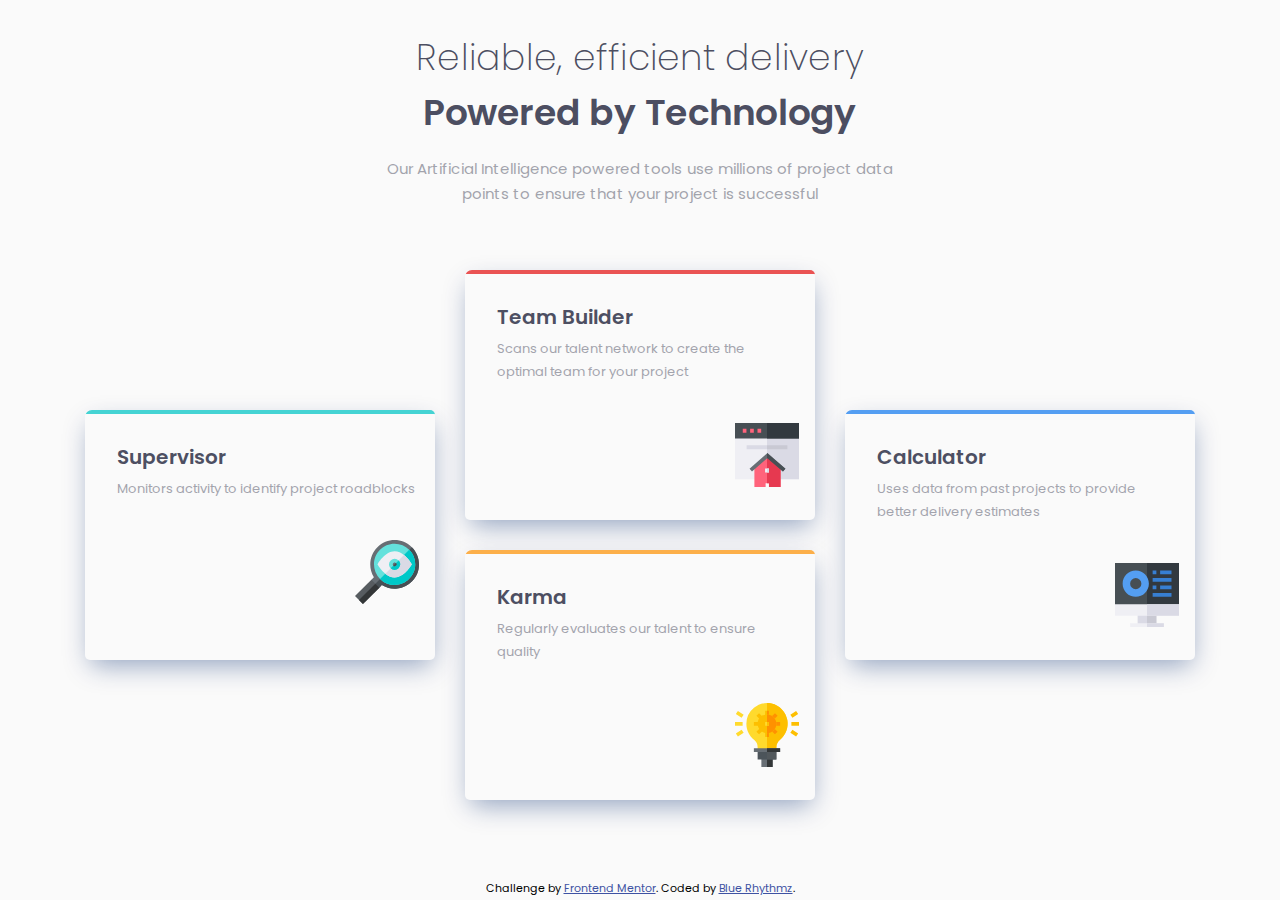
==== index.html @ 15840731 "margin fix" ====
<!DOCTYPE html>
<html lang="en">
<head>
  <meta charset="UTF-8">
  <meta name="viewport" content="width=device-width, initial-scale=1.0"> <!-- displays site properly based on user's device -->

  <link rel="icon" type="image/png" sizes="32x32" href="./images/favicon-32x32.png">
  <link rel="stylesheet" href="style.css">
  <title>Frontend Mentor | Four card feature section</title>

  <!-- Feel free to remove these styles or customise in your own stylesheet 👍 -->
  <style>
    .attribution { font-size: 11px; text-align: center;}
    .attribution a { color: hsl(228, 45%, 44%); }
  </style>
</head>
<body>
  <main class="four-card-container">
    <header>
      <h1 class="reliable">Reliable, efficient delivery</h1>
      <h1 class="powered">Powered by Technology</h1>
      <p>Our Artificial Intelligence powered tools use millions of project data points 
        to ensure that your project is successful</p>
    </header>

    <section class="four-card-grid-container">
      <div class="four-card-supervisor">
        <div class="four-card-supervisor-hider"></div>
        <div class="four-card-supervisor-flexbox">
          <div class="four-card-supervisor-text">
            <h1>Supervisor</h1>
            <p>Monitors activity to identify project roadblocks</p>
          </div>
          <div class="four-card-supervisor-image-box">
            <img class="four-card-supervisor-image" src="/images/icon-supervisor.svg" alt="">
          </div>
        </div>
      </div>
      
      <div class="four-card-team">
        <div class="four-card-team-hider"></div>
        <div class="four-card-team-flexbox">
          <div class="four-card-team-text">
            <h1>Team Builder</h1>
            <p>Scans our talent network to create the optimal team for your project</p>
          </div>
          <div class="four-card-team-image-box">
            <img class="four-card-team-image" src="/images/icon-team-builder.svg" alt="">
          </div>
        </div>
      </div>

      <div class="four-card-karma">
        <div class="four-card-karma-hider"></div>
        <div class="four-card-karma-flexbox">
          <div class="four-card-karma-text">
            <h1>Karma</h1>
            <p>Regularly evaluates our talent to ensure quality</p>
          </div>
          <div class="four-card-karma-image-box">
            <img class="four-card-karma-image" src="/images/icon-karma.svg" alt="">
          </div>
        </div>
      </div>

      <div class="four-card-calculator">
        <div class="four-card-calculator-hider"></div>
        <div class="four-card-calculator-flexbox">
          <div class="four-card-calculator-text">
            <h1>Calculator</h1>
            <p>Uses data from past projects to provide better delivery estimates</p>
          </div>
          <div class="four-card-calculator-image-box">
            <img class="four-card-calculator-image" src="/images/icon-calculator.svg" alt="">
          </div>
        </div>
      </div>
    </section>
  </main>
  
  
  

  
  <footer>
    <p class="attribution">
      Challenge by <a href="https://www.frontendmentor.io?ref=challenge" target="_blank">Frontend Mentor</a>. 
      Coded by <a href="#">Blue Rhythmz</a>.
    </p>
  </footer>
</body>
</html>
---- style.css ----
@import url('https://fonts.googleapis.com/css2?family=Poppins:wght@200;400;600&display=swap');
* {
    box-sizing: border-box;
    margin: 0;
    padding: 0;
}

html {
    font-size: 62.5%;
    font-family: 'Poppins', sans-serif;
}

body {
    height: 100vh;
    width: 100vw;
    margin: 0 auto;
    display: flex;
    justify-content: center;
    align-items: center;
    flex-direction: column;
    background-color: hsl(0, 0%, 98%);
}

.four-card-container {
    width: 144rem;
    height: 92.2rem;
}

/* Header Styles */

header {
    display: flex;
    justify-content: center;
    align-items: center;
    flex-direction: column;
    width: 54rem;
    margin: 0 auto;
    margin-top: 5rem;
    text-align: center;
    color: hsl(234, 12%, 34%);
}

/* Header Styles - h1 */

header h1 {
    font-weight: 200;
    font-size: 3.6rem;
    letter-spacing: .025rem;
}

.powered {
    font-weight: 600;
}

/* Header Styles - p */

header p {
    font-size: 1.5rem;
    letter-spacing: .01rem;
    opacity: 0.5;
    line-height: 2.5rem;
    margin: 0 1rem;
    margin-top: 1.6rem;
}

/* Card Styles Container */

.four-card-grid-container {
    display: grid;
    grid-template-columns: repeat(4, 2fr);
    grid-auto-rows: 1fr;
    gap: 3rem;
    justify-items: center;
    align-content: center;
    height: 53rem;
    width: 111rem;
    margin: 0 auto;
    margin-top: 6.4rem;
    margin-bottom: 8rem;
}

/* Card Styles Supervisor */

.four-card-supervisor {
    height: 25rem;
    width: 35rem;
    grid-column: 1 / 1;
    grid-row: 2 / 4;
    border-radius: 5px;
    box-shadow: 1px 10px 25px -5px rgba(0, 40, 110, 0.418);
    display: flex;
    justify-content: center;
    align-items: center;
    position: relative;
    overflow: hidden;
}

/* Card Styles Supervisor - colored border */

.four-card-supervisor::before {
    content: "";
    display: block;
    height: 25px;
    width: 101%;
    position: absolute;
    top: 0;
    left: 0;
    background-color: hsl(180, 62%, 55%);
    border-radius: 7px;
}

.four-card-supervisor-hider {
    position: absolute;
    top: 1.5%;
    left: 0;
    width: 100%;
    height: 2.3rem;
    background-color: rgb(250, 250, 250);
}

/* Card Styles Supervisor - inner content */

.four-card-supervisor-flexbox {
    display: flex;
    flex-direction: column;
    align-items: center;
    width: 100%;
    height: 100%;
}

/* Card Styles Supervisor - inner content - text */

.four-card-supervisor-text {
    display: flex;
    flex-direction: column;
    justify-content: center;
    align-items: flex-start;
    margin-top: 3.2rem;
    margin-left: 3.2rem;
}

.four-card-supervisor-text h1 {
    font-size: 2rem;
    font-weight: 600;
    line-height: 3rem;
    color: #4D4F62;
}

.four-card-supervisor-text p {
    font-size: 1.3rem;
    line-height: 2.3rem;
    opacity: 0.5;
    margin-right: 2rem;
    margin-top: .5rem;
    color: #4D4F62;
}

/* Card Styles Supervisor - inner content - image */

.four-card-supervisor-image-box {
    display: flex;
    align-items: flex-end;
    justify-content: flex-end;
    width: 100%;
    margin-right: 3.2rem;
    margin-top: 4rem;
}

/* Card Styles Team  */

.four-card-team {
    height: 25rem;
    width: 35rem;
    grid-column: 2 / 3;
    grid-row: 1 / 3;
    border-radius: 5px;
    box-shadow: 1px 10px 25px -5px rgba(0, 40, 110, 0.418);
    display: flex;
    justify-content: center;
    align-items: center;
    position: relative;
    overflow: hidden;
}

/* Card Styles Team - colored border */

.four-card-team::before {
    content: "";
    display: block;
    height: 25px;
    width: 101%;
    position: absolute;
    top: 0;
    left: 0;
    background-color: hsl(0, 78%, 62%);
    border-radius: 7px;
}

.four-card-team-hider {
    position: absolute;
    top: 1.5%;
    left: 0;
    width: 100%;
    height: 2.3rem;
    background-color: rgb(250, 250, 250);
}

/* Card Styles Team - inner content */

.four-card-team-flexbox {
    display: flex;
    flex-direction: column;
    align-items: center;
    width: 100%;
    height: 100%;
}

/* Card Styles Team - inner content - text */

.four-card-team-text {
    display: flex;
    flex-direction: column;
    justify-content: center;
    align-items: flex-start;
    margin-top: 3.2rem;
    margin-left: 3.2rem;
}

.four-card-team-text h1 {
    font-size: 2rem;
    font-weight: 600;
    line-height: 3rem;
    color: #4D4F62;
}

.four-card-team-text p {
    font-size: 1.3rem;
    line-height: 2.3rem;
    opacity: 0.5;
    margin-right: 2rem;
    margin-top: .5rem;
    color: #4D4F62;
}

/* Card Styles Team - inner content - image */

.four-card-team-image-box {
    display: flex;
    align-items: flex-end;
    justify-content: flex-end;
    width: 100%;
    margin-right: 3.2rem;
    margin-top: 4rem;
}

/* Card Styles Karma  */

.four-card-karma {
    height: 25rem;
    width: 35rem;
    grid-column: 2 / 3;
    grid-row: 3 / 5;
    border-radius: 5px;
    box-shadow: 1px 10px 25px -5px rgba(0, 40, 110, 0.418);
    display: flex;
    justify-content: center;
    align-items: center;
    position: relative;
    overflow: hidden;
}

/* Card Styles Karma - colored border */

.four-card-karma::before {
    content: "";
    display: block;
    height: 25px;
    width: 101%;
    position: absolute;
    top: 0;
    left: 0;
    background-color: hsl(34, 97%, 64%);
    border-radius: 7px;
}

.four-card-karma-hider {
    position: absolute;
    top: 1.5%;
    left: 0;
    width: 100%;
    height: 2.3rem;
    background-color: rgb(250, 250, 250);
}

/* Card Styles Karma - inner content */

.four-card-karma-flexbox {
    display: flex;
    flex-direction: column;
    align-items: center;
    width: 100%;
    height: 100%;
}

/* Card Styles Karma - inner content - text */

.four-card-karma-text {
    display: flex;
    flex-direction: column;
    justify-content: center;
    align-items: flex-start;
    margin-top: 3.2rem;
    margin-left: 3.2rem;
}

.four-card-karma-text h1 {
    font-size: 2rem;
    font-weight: 600;
    line-height: 3rem;
    color: #4D4F62;
}

.four-card-karma-text p {
    font-size: 1.3rem;
    line-height: 2.3rem;
    opacity: 0.5;
    margin-right: 2rem;
    margin-top: .5rem;
    color: #4D4F62;
}

/* Card Styles Karma - inner content - image */

.four-card-karma-image-box {
    display: flex;
    align-items: flex-end;
    justify-content: flex-end;
    width: 100%;
    margin-right: 3.2rem;
    margin-top: 4rem;
}

/* Card Styles Calculator */

.four-card-calculator {
    height: 25rem;
    width: 35rem;
    grid-column: 3 / 4;
    grid-row: 2 / 4;
    border-radius: 5px;
    box-shadow: 1px 10px 25px -5px rgba(0, 40, 110, 0.418);
    display: flex;
    justify-content: center;
    align-items: center;
    position: relative;
    overflow: hidden;
}

/* Card Styles Calculator - colored border */

.four-card-calculator::before {
    content: "";
    display: block;
    height: 25px;
    width: 101%;
    position: absolute;
    top: 0;
    left: 0;
    background-color: hsl(212, 86%, 64%);
    border-radius: 7px;
}

.four-card-calculator-hider {
    position: absolute;
    top: 1.5%;
    left: 0;
    width: 100%;
    height: 2.3rem;
    background-color: rgb(250, 250, 250);
}

/* Card Styles Calculator - inner content */

.four-card-calculator-flexbox {
    display: flex;
    flex-direction: column;
    align-items: center;
    width: 100%;
    height: 100%;
}

/* Card Styles Calculator - inner content - text */

.four-card-calculator-text {
    display: flex;
    flex-direction: column;
    justify-content: center;
    align-items: flex-start;
    margin-top: 3.2rem;
    margin-left: 3.2rem;
}

.four-card-calculator-text h1 {
    font-size: 2rem;
    font-weight: 600;
    line-height: 3rem;
    color: #4D4F62;
}

.four-card-calculator-text p {
    font-size: 1.3rem;
    line-height: 2.3rem;
    opacity: 0.5;
    margin-right: 2rem;
    margin-top: .5rem;
    color: #4D4F62;
}

/* Card Styles Calculator - inner content - image */

.four-card-calculator-image-box {
    display: flex;
    align-items: flex-end;
    justify-content: flex-end;
    width: 100%;
    margin-right: 3.2rem;
    margin-top: 4rem;
}

/* Slightly Smaller Screens Styles */

@media (max-width: 1312px) {
    body {
        height: 100%;
        width: 100vw;
        margin: 0 auto;
        display: flex;
        justify-content: center;
        align-items: center;
        flex-direction: column;
        background-color: hsl(0, 0%, 98%);
    }

    .four-card-container {
        width: 100%;
        height: 100%;
    }

    /* Smaller Screen Header Styles */

    header {
        display: flex;
        justify-content: center;
        align-items: center;
        flex-direction: column;
        width: 54rem;
        margin: 0 auto;
        margin-top: 3rem;
        text-align: center;
        color: hsl(234, 12%, 34%);
    }

    /* Smaller Screen Card Styles */

    .four-card-grid-container {
        display: grid;
        grid-template-columns: repeat(4, 2fr);
        grid-auto-rows: 1fr;
        gap: 3rem;
        justify-items: center;
        align-content: center;
        height: 53rem;
        width: 111rem;
        margin: 0 auto;
        margin-top: 6.4rem;
        margin-bottom: 8rem;
    }

    .four-card-supervisor {
        height: 25rem;
        width: 35rem;
        grid-column: 1 / 1;
        grid-row: 2 / 4;
        border-radius: 5px;
        box-shadow: 1px 10px 25px -5px rgba(0, 40, 110, 0.418);
        display: flex;
        justify-content: center;
        align-items: center;
        position: relative;
        overflow: hidden;
    }

    .four-card-team {
        height: 25rem;
        width: 35rem;
        grid-column: 2 / 3;
        grid-row: 1 / 3;
        border-radius: 5px;
        box-shadow: 1px 10px 25px -5px rgba(0, 40, 110, 0.418);
        display: flex;
        justify-content: center;
        align-items: center;
        position: relative;
        overflow: hidden;
    }

    .four-card-karma {
        height: 25rem;
        width: 35rem;
        grid-column: 2 / 3;
        grid-row: 3 / 5;
        border-radius: 5px;
        box-shadow: 1px 10px 25px -5px rgba(0, 40, 110, 0.418);
        display: flex;
        justify-content: center;
        align-items: center;
        position: relative;
        overflow: hidden;
    }

    .four-card-calculator {
        height: 25rem;
        width: 35rem;
        grid-column: 3 / 4;
        grid-row: 2 / 4;
        border-radius: 5px;
        box-shadow: 1px 10px 25px -5px rgba(0, 40, 110, 0.418);
        display: flex;
        justify-content: center;
        align-items: center;
        position: relative;
        overflow: hidden;
    }
}

/* tablet styles */

@media (max-width: 992px) {
    body {
        height: 100vh;
        width: 100vw;
        margin: 0 auto;
        display: flex;
        justify-content: center;
        align-items: center;
        flex-direction: column;
        background-color: hsl(0, 0%, 98%);
    }

    .four-card-container {
        width: 100%;
        height: 92.2rem;
    }

    /* Tablet Header Styles */

    header {
        display: flex;
        justify-content: center;
        align-items: center;
        flex-direction: column;
        width: 54rem;
        margin: 0 auto;
        margin-top: 3rem;
        text-align: center;
        color: hsl(234, 12%, 34%);
    }

    /* Tablet Card Styles */

    .four-card-grid-container {
        display: grid;
        grid-template-columns: repeat(2, 2fr);
        grid-auto-rows: 1fr;
        gap: 3rem;
        justify-items: center;
        align-content: center;
        height: 53rem;
        width: 73rem;
        margin: 0 auto;
        margin-top: 10.4rem;
        margin-bottom: 8rem;
    }

    .four-card-supervisor {
        height: 25rem;
        width: 32rem;
        grid-column: 1 / 1;
        grid-row: 1 / 1;
        border-radius: 5px;
        box-shadow: 1px 10px 25px -5px rgba(0, 40, 110, 0.418);
        display: flex;
        justify-content: center;
        align-items: center;
        position: relative;
        overflow: hidden;
    }

    .four-card-team {
        height: 25rem;
        width: 32rem;
        grid-column: 2 / 2;
        grid-row: 1 / 1;
        border-radius: 5px;
        box-shadow: 1px 10px 25px -5px rgba(0, 40, 110, 0.418);
        display: flex;
        justify-content: center;
        align-items: center;
        position: relative;
        overflow: hidden;
    }

    .four-card-karma {
        height: 25rem;
        width: 32rem;
        grid-column: 1 / 1;
        grid-row: 2 / 5;
        border-radius: 5px;
        box-shadow: 1px 10px 25px -5px rgba(0, 40, 110, 0.418);
        display: flex;
        justify-content: center;
        align-items: center;
        position: relative;
        overflow: hidden;
    }

    .four-card-calculator {
        height: 25rem;
        width: 32rem;
        grid-column: 2 / 2;
        grid-row: 2 / 2;
        border-radius: 5px;
        box-shadow: 1px 10px 25px -5px rgba(0, 40, 110, 0.418);
        display: flex;
        justify-content: center;
        align-items: center;
        position: relative;
        overflow: hidden;
    }
}

/* Mobile Styles */

@media (max-width: 688px) {
    body {
        height: 145rem;
        width: 37.5rem;
        margin: 0 auto;
        display: flex;
        justify-content: center;
        align-items: center;
        flex-direction: column;
        background-color: hsl(0, 0%, 98%);
    }
    
    .four-card-container {
        width: 37.5rem;
        height: 145rem;
    }
    
    /* Mobile Header Styles */
    
    header {
        display: flex;
        justify-content: center;
        align-items: center;
        flex-direction: column;
        width: 31.1rem;
        margin: 0 auto;
        margin-top: 8.5rem;
        text-align: center;
        color: hsl(234, 12%, 34%);
    }
    
    /* Mobile Header Styles - h1 */
    
    header h1 {
        font-weight: 200;
        font-size: 2.4rem;
        letter-spacing: .017rem;
    }
    
    .powered {
        font-weight: 600;
    }
    
    /* Mobile Header Styles - p */
    
    header p {
        font-size: 1.5rem;
        letter-spacing: .01rem;
        opacity: 0.5;
        line-height: 2.5rem;
        margin: 0;
        margin-top: 1.6rem;
    }

    /* Mobile Card Styles */

    .four-card-grid-container {
        display: grid;
        grid-template-columns: 1;
        grid-auto-rows: 1fr;
        gap: 2.3rem;
        justify-items: center;
        align-content: center;
        height: 95rem;
        width: 31.1rem;
        margin: 0 auto;
        margin-top: 7.6rem;
        margin-bottom: 8rem;
    }

    .four-card-supervisor {
        height: 22.2rem;
        width: 31.1rem;
        grid-column: 1 / 1;
        grid-row: 1 / 1;
        margin-bottom: -2rem;
        border-radius: 5px;
        box-shadow: 1px 10px 25px -5px rgba(0, 40, 110, 0.418);
        display: flex;
        justify-content: center;
        align-items: center;
        position: relative;
        overflow: hidden;
    }

    .four-card-supervisor-image-box {
        display: flex;
        align-items: flex-end;
        justify-content: flex-end;
        width: 100%;
        margin-right: 5rem;
        margin-top: 2rem;
    }

    .four-card-team {
        height: 22.2rem;
        width: 31.1rem;
        grid-column: 1 / 1;
        grid-row: 3 / 3;
        border-radius: 5px;
        box-shadow: 1px 10px 25px -5px rgba(0, 40, 110, 0.418);
        display: flex;
        justify-content: center;
        align-items: center;
        position: relative;
        overflow: hidden;
    }

    .four-card-team-image-box {
        display: flex;
        align-items: flex-end;
        justify-content: flex-end;
        width: 100%;
        margin-right: 5rem;
        margin-top: 2rem;
    }

    .four-card-karma {
        height: 22.2rem;
        width: 31.1rem;
        grid-column: 1 / 1;
        grid-row: 5 / 5;
        margin-top: -2rem;
        border-radius: 5px;
        box-shadow: 1px 10px 25px -5px rgba(0, 40, 110, 0.418);
        display: flex;
        justify-content: center;
        align-items: center;
        position: relative;
        overflow: hidden;
    }

    .four-card-karma-text p {
        font-size: 1.3rem;
        line-height: 2.3rem;
        opacity: 0.5;
        margin-right: 3rem;
        margin-top: .5rem;
        color: #4D4F62;
    }

    .four-card-karma-image-box {
        display: flex;
        align-items: flex-end;
        justify-content: flex-end;
        width: 100%;
        margin-right: 5rem;
        margin-top: 2rem;
    }

    .four-card-calculator {
        height: 22.2rem;
        width: 31.1rem;
        grid-column: 1 / 1;
        grid-row: 7 / 7;
        margin-top: -2rem;
        border-radius: 5px;
        box-shadow: 1px 10px 25px -5px rgba(0, 40, 110, 0.418);
        display: flex;
        justify-content: center;
        align-items: center;
        position: relative;
        overflow: hidden;
    }

    .four-card-calculator-image-box {
        display: flex;
        align-items: flex-end;
        justify-content: flex-end;
        width: 100%;
        margin-right: 5rem;
        margin-top: 2rem;
    }
}
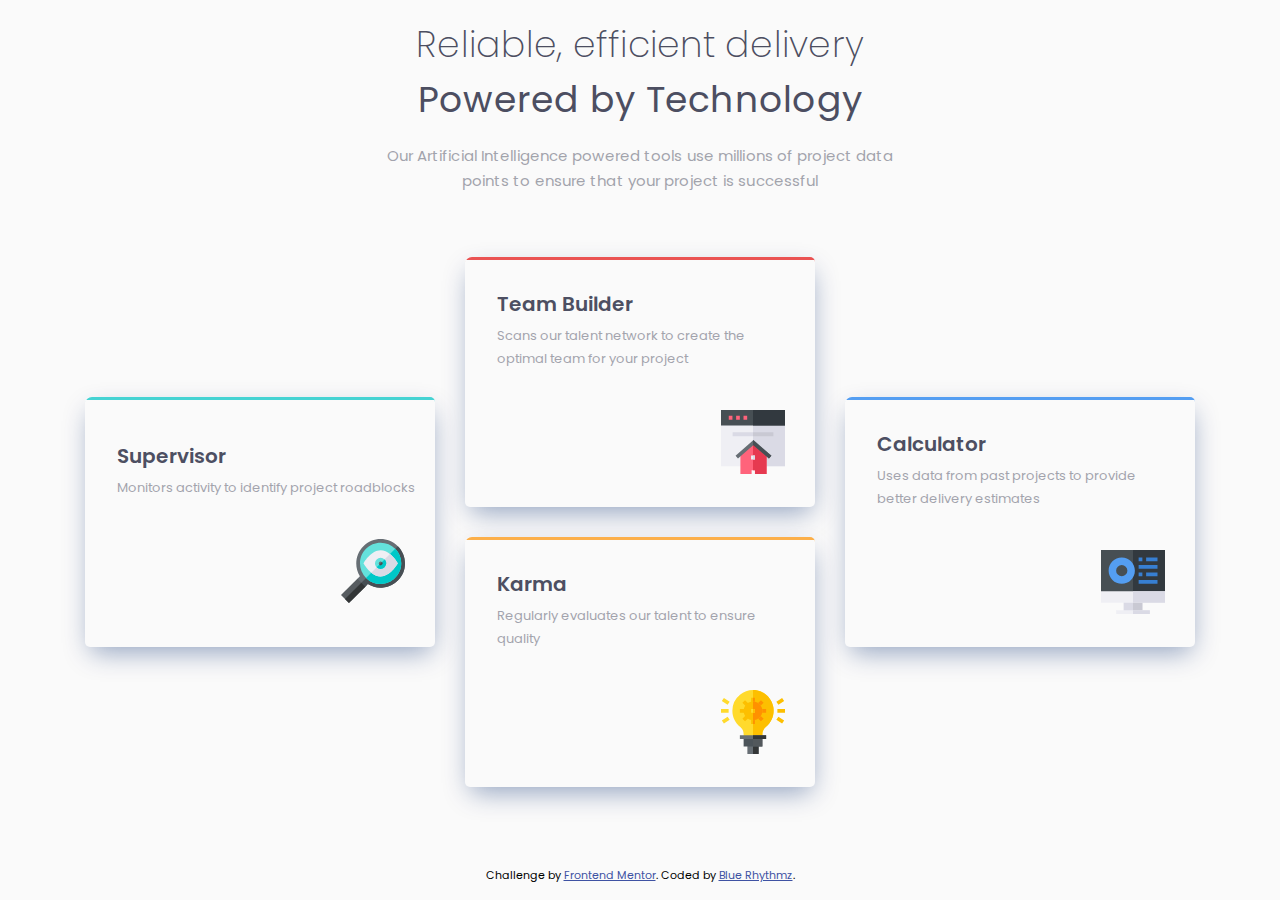
==== commit eddf9995: "cut HTML/CSS, BEM CSS, width/height improvements" ====
--- a/index.html
+++ b/index.html
@@ -15,72 +15,57 @@
   </style>
 </head>
 <body>
-  <main class="four-card-container">
-    <header>
-      <h1 class="reliable">Reliable, efficient delivery</h1>
-      <h1 class="powered">Powered by Technology</h1>
-      <p>Our Artificial Intelligence powered tools use millions of project data points 
-        to ensure that your project is successful</p>
-    </header>
+  
+  <header class="header">
+    <h1 class="header-primary">Reliable, efficient delivery <strong>Powered by Technology</strong></h1>
+    <p class="header-paragraph">Our Artificial Intelligence powered tools use millions of project data points to ensure that your project is successful</p>
+  </header>
 
-    <section class="four-card-grid-container">
-      <div class="four-card-supervisor">
-        <div class="four-card-supervisor-hider"></div>
-        <div class="four-card-supervisor-flexbox">
-          <div class="four-card-supervisor-text">
-            <h1>Supervisor</h1>
-            <p>Monitors activity to identify project roadblocks</p>
-          </div>
-          <div class="four-card-supervisor-image-box">
-            <img class="four-card-supervisor-image" src="/images/icon-supervisor.svg" alt="">
-          </div>
+  <main class="features-wrapper">
+      <div class="card card--supervisor">
+        <div class="card__border"></div>
+        <div class="card__text">
+          <h2 class="card__heading">Supervisor</h2>
+          <p class="card__paragraph">Monitors activity to identify project roadblocks</p>
+        </div>
+        <div class="card__image-box">
+          <img src="/images/icon-supervisor.svg" alt="">
         </div>
       </div>
       
-      <div class="four-card-team">
-        <div class="four-card-team-hider"></div>
-        <div class="four-card-team-flexbox">
-          <div class="four-card-team-text">
-            <h1>Team Builder</h1>
-            <p>Scans our talent network to create the optimal team for your project</p>
-          </div>
-          <div class="four-card-team-image-box">
-            <img class="four-card-team-image" src="/images/icon-team-builder.svg" alt="">
-          </div>
+      <div class="card card--team">
+        <div class="card__border"></div>
+        <div class="card__text">
+          <h2 class="card__heading">Team Builder</h2>
+          <p class="card__paragraph">Scans our talent network to create the optimal team for your project</p>
+        </div>
+        <div class="card__image-box">
+          <img src="/images/icon-team-builder.svg" alt="">
         </div>
       </div>
 
-      <div class="four-card-karma">
-        <div class="four-card-karma-hider"></div>
-        <div class="four-card-karma-flexbox">
-          <div class="four-card-karma-text">
-            <h1>Karma</h1>
-            <p>Regularly evaluates our talent to ensure quality</p>
-          </div>
-          <div class="four-card-karma-image-box">
-            <img class="four-card-karma-image" src="/images/icon-karma.svg" alt="">
-          </div>
+      <div class="card card--karma">
+        <div class="card__border"></div>
+        <div class="card__text">
+          <h2 class="card__heading">Karma</h2>
+          <p class="card__paragraph mobile-paragraph-margin">Regularly evaluates our talent to ensure quality</p>
+        </div>
+        <div class="card__image-box">
+          <img src="/images/icon-karma.svg" alt="">
         </div>
       </div>
 
-      <div class="four-card-calculator">
-        <div class="four-card-calculator-hider"></div>
-        <div class="four-card-calculator-flexbox">
-          <div class="four-card-calculator-text">
-            <h1>Calculator</h1>
-            <p>Uses data from past projects to provide better delivery estimates</p>
-          </div>
-          <div class="four-card-calculator-image-box">
-            <img class="four-card-calculator-image" src="/images/icon-calculator.svg" alt="">
-          </div>
+      <div class="card card--calculator">
+        <div class="card__border"></div>
+        <div class="card__text">
+          <h2 class="card__heading">Calculator</h2>
+          <p class="card__paragraph">Uses data from past projects to provide better delivery estimates</p>
+        </div>
+        <div class="card__image-box">
+          <img src="/images/icon-calculator.svg" alt="">
         </div>
       </div>
-    </section>
   </main>
-  
-  
-  
-
   
   <footer>
     <p class="attribution">
--- a/style.css
+++ b/style.css
@@ -10,51 +10,54 @@
     font-family: 'Poppins', sans-serif;
 }
 
-body {
-    height: 100vh;
-    width: 100vw;
-    margin: 0 auto;
+body, .header {
     display: flex;
     justify-content: center;
     align-items: center;
     flex-direction: column;
+    margin: 0 auto;
+}
+
+body {
+    min-height: 100vh;
+    max-width: 100vw;
     background-color: hsl(0, 0%, 98%);
 }
 
-.four-card-container {
-    width: 144rem;
-    height: 92.2rem;
+/* main container */
+
+.features-wrapper {
+    display: grid;
+    grid-template-columns: repeat(4, 2fr);
+    grid-auto-rows: 1fr;
+    gap: 3rem;
+    justify-items: center;
+    align-content: center;
+    max-width: 111rem;
+    margin: 0 auto;
+    margin-top: 6.4rem;
+    margin-bottom: 8rem;
 }
 
 /* Header Styles */
 
-header {
-    display: flex;
-    justify-content: center;
-    align-items: center;
-    flex-direction: column;
-    width: 54rem;
-    margin: 0 auto;
-    margin-top: 5rem;
+.header {
+    max-width: 54rem;
     text-align: center;
     color: hsl(234, 12%, 34%);
 }
 
 /* Header Styles - h1 */
 
-header h1 {
+.header-primary {
     font-weight: 200;
     font-size: 3.6rem;
     letter-spacing: .025rem;
 }
 
-.powered {
-    font-weight: 600;
-}
-
 /* Header Styles - p */
 
-header p {
+.header-paragraph {
     font-size: 1.5rem;
     letter-spacing: .01rem;
     opacity: 0.5;
@@ -63,424 +66,156 @@
     margin-top: 1.6rem;
 }
 
-/* Card Styles Container */
-
-.four-card-grid-container {
-    display: grid;
-    grid-template-columns: repeat(4, 2fr);
-    grid-auto-rows: 1fr;
-    gap: 3rem;
-    justify-items: center;
-    align-content: center;
-    height: 53rem;
-    width: 111rem;
-    margin: 0 auto;
-    margin-top: 6.4rem;
-    margin-bottom: 8rem;
-}
-
-/* Card Styles Supervisor */
-
-.four-card-supervisor {
-    height: 25rem;
-    width: 35rem;
+/* Card Grid Positions */
+
+.card--supervisor {
     grid-column: 1 / 1;
     grid-row: 2 / 4;
+}
+
+.card--team {
+    grid-column: 2 / 3;
+    grid-row: 1 / 3;
+}
+
+.card--karma {
+    grid-column: 2 / 3;
+    grid-row: 3 / 5;
+}
+
+.card--calculator {
+    grid-column: 3 / 4;
+    grid-row: 2 / 4;
+}
+
+/* card container */
+
+.card, .card__image-box, .card__text {
+    display: flex;
+}
+
+.card {
+    min-height: 25rem;
+    min-width: 35rem;
     border-radius: 5px;
     box-shadow: 1px 10px 25px -5px rgba(0, 40, 110, 0.418);
-    display: flex;
     justify-content: center;
     align-items: center;
+    flex-direction: column;
     position: relative;
     overflow: hidden;
 }
 
-/* Card Styles Supervisor - colored border */
-
-.four-card-supervisor::before {
+/* card top border */
+
+.card::before{
     content: "";
     display: block;
-    height: 25px;
-    width: 101%;
+    min-height: 25px;
+    min-width: 101%;
     position: absolute;
     top: 0;
     left: 0;
-    background-color: hsl(180, 62%, 55%);
     border-radius: 7px;
 }
 
-.four-card-supervisor-hider {
+.card__border {
     position: absolute;
     top: 1.5%;
     left: 0;
-    width: 100%;
+    min-width: 100%;
     height: 2.3rem;
     background-color: rgb(250, 250, 250);
 }
 
-/* Card Styles Supervisor - inner content */
-
-.four-card-supervisor-flexbox {
-    display: flex;
-    flex-direction: column;
-    align-items: center;
-    width: 100%;
-    height: 100%;
-}
-
-/* Card Styles Supervisor - inner content - text */
-
-.four-card-supervisor-text {
-    display: flex;
+/* Card Border Colors */
+
+.card--supervisor.card::before {
+    background-color: hsl(180, 62%, 55%);
+}
+
+.card--team.card::before {
+    background-color: hsl(0, 78%, 62%);
+}
+
+.card--karma.card::before {
+    background-color: hsl(34, 97%, 64%);
+}
+
+.card--calculator.card::before {
+    background-color: hsl(212, 86%, 64%);
+}
+
+/* card image container */
+
+.card__image-box {
+    align-items: flex-end;
+    justify-content: flex-end;
+    min-width: 100%;
+    margin-right: 6rem;
+    margin-top: 4rem;
+}
+
+/* card text */
+
+.card__text {
     flex-direction: column;
     justify-content: center;
     align-items: flex-start;
-    margin-top: 3.2rem;
     margin-left: 3.2rem;
-}
-
-.four-card-supervisor-text h1 {
+    color: #4D4F62;
+}
+
+.card__heading {
     font-size: 2rem;
     font-weight: 600;
     line-height: 3rem;
-    color: #4D4F62;
-}
-
-.four-card-supervisor-text p {
+}
+
+.card__paragraph {
     font-size: 1.3rem;
     line-height: 2.3rem;
     opacity: 0.5;
     margin-right: 2rem;
     margin-top: .5rem;
-    color: #4D4F62;
-}
-
-/* Card Styles Supervisor - inner content - image */
-
-.four-card-supervisor-image-box {
-    display: flex;
-    align-items: flex-end;
-    justify-content: flex-end;
-    width: 100%;
-    margin-right: 3.2rem;
-    margin-top: 4rem;
-}
-
-/* Card Styles Team  */
-
-.four-card-team {
-    height: 25rem;
-    width: 35rem;
-    grid-column: 2 / 3;
-    grid-row: 1 / 3;
-    border-radius: 5px;
-    box-shadow: 1px 10px 25px -5px rgba(0, 40, 110, 0.418);
-    display: flex;
-    justify-content: center;
-    align-items: center;
-    position: relative;
-    overflow: hidden;
-}
-
-/* Card Styles Team - colored border */
-
-.four-card-team::before {
-    content: "";
-    display: block;
-    height: 25px;
-    width: 101%;
-    position: absolute;
-    top: 0;
-    left: 0;
-    background-color: hsl(0, 78%, 62%);
-    border-radius: 7px;
-}
-
-.four-card-team-hider {
-    position: absolute;
-    top: 1.5%;
-    left: 0;
-    width: 100%;
-    height: 2.3rem;
-    background-color: rgb(250, 250, 250);
-}
-
-/* Card Styles Team - inner content */
-
-.four-card-team-flexbox {
-    display: flex;
-    flex-direction: column;
-    align-items: center;
-    width: 100%;
-    height: 100%;
-}
-
-/* Card Styles Team - inner content - text */
-
-.four-card-team-text {
-    display: flex;
-    flex-direction: column;
-    justify-content: center;
-    align-items: flex-start;
-    margin-top: 3.2rem;
-    margin-left: 3.2rem;
-}
-
-.four-card-team-text h1 {
-    font-size: 2rem;
-    font-weight: 600;
-    line-height: 3rem;
-    color: #4D4F62;
-}
-
-.four-card-team-text p {
-    font-size: 1.3rem;
-    line-height: 2.3rem;
-    opacity: 0.5;
-    margin-right: 2rem;
-    margin-top: .5rem;
-    color: #4D4F62;
-}
-
-/* Card Styles Team - inner content - image */
-
-.four-card-team-image-box {
-    display: flex;
-    align-items: flex-end;
-    justify-content: flex-end;
-    width: 100%;
-    margin-right: 3.2rem;
-    margin-top: 4rem;
-}
-
-/* Card Styles Karma  */
-
-.four-card-karma {
-    height: 25rem;
-    width: 35rem;
-    grid-column: 2 / 3;
-    grid-row: 3 / 5;
-    border-radius: 5px;
-    box-shadow: 1px 10px 25px -5px rgba(0, 40, 110, 0.418);
-    display: flex;
-    justify-content: center;
-    align-items: center;
-    position: relative;
-    overflow: hidden;
-}
-
-/* Card Styles Karma - colored border */
-
-.four-card-karma::before {
-    content: "";
-    display: block;
-    height: 25px;
-    width: 101%;
-    position: absolute;
-    top: 0;
-    left: 0;
-    background-color: hsl(34, 97%, 64%);
-    border-radius: 7px;
-}
-
-.four-card-karma-hider {
-    position: absolute;
-    top: 1.5%;
-    left: 0;
-    width: 100%;
-    height: 2.3rem;
-    background-color: rgb(250, 250, 250);
-}
-
-/* Card Styles Karma - inner content */
-
-.four-card-karma-flexbox {
-    display: flex;
-    flex-direction: column;
-    align-items: center;
-    width: 100%;
-    height: 100%;
-}
-
-/* Card Styles Karma - inner content - text */
-
-.four-card-karma-text {
-    display: flex;
-    flex-direction: column;
-    justify-content: center;
-    align-items: flex-start;
-    margin-top: 3.2rem;
-    margin-left: 3.2rem;
-}
-
-.four-card-karma-text h1 {
-    font-size: 2rem;
-    font-weight: 600;
-    line-height: 3rem;
-    color: #4D4F62;
-}
-
-.four-card-karma-text p {
-    font-size: 1.3rem;
-    line-height: 2.3rem;
-    opacity: 0.5;
-    margin-right: 2rem;
-    margin-top: .5rem;
-    color: #4D4F62;
-}
-
-/* Card Styles Karma - inner content - image */
-
-.four-card-karma-image-box {
-    display: flex;
-    align-items: flex-end;
-    justify-content: flex-end;
-    width: 100%;
-    margin-right: 3.2rem;
-    margin-top: 4rem;
-}
-
-/* Card Styles Calculator */
-
-.four-card-calculator {
-    height: 25rem;
-    width: 35rem;
-    grid-column: 3 / 4;
-    grid-row: 2 / 4;
-    border-radius: 5px;
-    box-shadow: 1px 10px 25px -5px rgba(0, 40, 110, 0.418);
-    display: flex;
-    justify-content: center;
-    align-items: center;
-    position: relative;
-    overflow: hidden;
-}
-
-/* Card Styles Calculator - colored border */
-
-.four-card-calculator::before {
-    content: "";
-    display: block;
-    height: 25px;
-    width: 101%;
-    position: absolute;
-    top: 0;
-    left: 0;
-    background-color: hsl(212, 86%, 64%);
-    border-radius: 7px;
-}
-
-.four-card-calculator-hider {
-    position: absolute;
-    top: 1.5%;
-    left: 0;
-    width: 100%;
-    height: 2.3rem;
-    background-color: rgb(250, 250, 250);
-}
-
-/* Card Styles Calculator - inner content */
-
-.four-card-calculator-flexbox {
-    display: flex;
-    flex-direction: column;
-    align-items: center;
-    width: 100%;
-    height: 100%;
-}
-
-/* Card Styles Calculator - inner content - text */
-
-.four-card-calculator-text {
-    display: flex;
-    flex-direction: column;
-    justify-content: center;
-    align-items: flex-start;
-    margin-top: 3.2rem;
-    margin-left: 3.2rem;
-}
-
-.four-card-calculator-text h1 {
-    font-size: 2rem;
-    font-weight: 600;
-    line-height: 3rem;
-    color: #4D4F62;
-}
-
-.four-card-calculator-text p {
-    font-size: 1.3rem;
-    line-height: 2.3rem;
-    opacity: 0.5;
-    margin-right: 2rem;
-    margin-top: .5rem;
-    color: #4D4F62;
-}
-
-/* Card Styles Calculator - inner content - image */
-
-.four-card-calculator-image-box {
-    display: flex;
-    align-items: flex-end;
-    justify-content: flex-end;
-    width: 100%;
-    margin-right: 3.2rem;
-    margin-top: 4rem;
-}
-
-/* Slightly Smaller Screens Styles */
-
-@media (max-width: 1312px) {
+}
+
+/* Smaller Screens Styles */
+
+@media (min-width: 993px) and (max-width: 1312px) {
+    
     body {
-        height: 100%;
-        width: 100vw;
-        margin: 0 auto;
-        display: flex;
-        justify-content: center;
-        align-items: center;
-        flex-direction: column;
+        min-height: 100vh;
+        max-width: 100vw;
         background-color: hsl(0, 0%, 98%);
     }
 
-    .four-card-container {
-        width: 100%;
-        height: 100%;
-    }
-
-    /* Smaller Screen Header Styles */
-
-    header {
-        display: flex;
-        justify-content: center;
-        align-items: center;
-        flex-direction: column;
-        width: 54rem;
-        margin: 0 auto;
-        margin-top: 3rem;
-        text-align: center;
-        color: hsl(234, 12%, 34%);
-    }
-
-    /* Smaller Screen Card Styles */
-
-    .four-card-grid-container {
+    .features-wrapper {
         display: grid;
         grid-template-columns: repeat(4, 2fr);
         grid-auto-rows: 1fr;
         gap: 3rem;
         justify-items: center;
         align-content: center;
-        height: 53rem;
-        width: 111rem;
+        max-width: 111rem;
         margin: 0 auto;
         margin-top: 6.4rem;
         margin-bottom: 8rem;
     }
 
-    .four-card-supervisor {
-        height: 25rem;
-        width: 35rem;
-        grid-column: 1 / 1;
-        grid-row: 2 / 4;
+    /* Smaller Screen Header Styles */
+
+    .header {
+        max-width: 54rem;
+        text-align: center;
+        color: hsl(234, 12%, 34%);
+    }
+
+    /* Smaller Screen Card Styles */
+
+    .card { 
+        min-height: 25rem;
+        min-width: 35rem;
         border-radius: 5px;
         box-shadow: 1px 10px 25px -5px rgba(0, 40, 110, 0.418);
         display: flex;
@@ -490,11 +225,63 @@
         overflow: hidden;
     }
 
-    .four-card-team {
-        height: 25rem;
-        width: 35rem;
+    .card--supervisor {
+        grid-column: 1 / 1;
+        grid-row: 2 / 4;
+    }
+
+    .card--team {
         grid-column: 2 / 3;
         grid-row: 1 / 3;
+    }
+
+    .card--karma {
+        grid-column: 2 / 3;
+        grid-row: 3 / 5;
+    }
+
+    .card--calculator {
+        grid-column: 3 / 4;
+        grid-row: 2 / 4;
+    }
+}
+
+/* tablet styles */
+
+@media (min-width: 689px) and (max-width: 992px) {
+    body {
+        min-height: 100vh;
+        max-width: 100vw;
+        background-color: hsl(0, 0%, 98%);
+    }
+
+    .features-wrapper {
+        display: grid;
+        grid-template-columns: repeat(2, 2fr);
+        grid-auto-rows: 1fr;
+        gap: 3rem;
+        justify-items: center;
+        align-content: center;
+        max-width: 73rem;
+        margin: 0 auto;
+        margin-top: 10.4rem;
+        margin-bottom: 8rem;
+    }
+
+    /* Tablet Header Styles */
+
+    .header {
+        max-width: 54rem;
+        margin-top: 3rem;
+        text-align: center;
+        color: hsl(234, 12%, 34%);
+    }
+
+    /* Tablet Card Styles */
+
+    .card {
+        min-height: 25rem;
+        min-width: 32rem;
         border-radius: 5px;
         box-shadow: 1px 10px 25px -5px rgba(0, 40, 110, 0.418);
         display: flex;
@@ -504,11 +291,82 @@
         overflow: hidden;
     }
 
-    .four-card-karma {
-        height: 25rem;
-        width: 35rem;
-        grid-column: 2 / 3;
-        grid-row: 3 / 5;
+    .card--supervisor {
+        grid-column: 1 / 1;
+        grid-row: 1 / 1;
+    }
+
+    .card--team {
+        grid-column: 2 / 2;
+        grid-row: 1 / 1;
+    }
+
+    .card--karma {
+        grid-column: 1 / 1;
+        grid-row: 2 / 2;
+    }
+
+    .card--calculator {
+        grid-column: 2 / 2;
+        grid-row: 2 / 2;
+    }
+}
+
+/* Mobile Styles */
+
+@media (max-width: 688px) {
+    body {
+        max-width: 37.5rem;
+        background-color: hsl(0, 0%, 98%);
+    }
+    
+    .features-wrapper {
+        max-width: 37.5rem;
+        display: grid;
+        grid-template-columns: 1;
+        grid-auto-rows: 1fr;
+        gap: 2.3rem;
+        justify-items: center;
+        align-content: center;
+        max-width: 31.1rem;
+        margin: 0 auto;
+        margin-top: 7.6rem;
+        margin-bottom: 8rem;
+    }
+    
+    /* Mobile Header Styles */
+    
+    .header {
+        max-width: 31.1rem;
+        margin-top: 8.5rem;
+        text-align: center;
+        color: hsl(234, 12%, 34%);
+    }
+    
+    /* Mobile Header Styles - h1 */
+    
+    .header-primary {
+        font-weight: 200;
+        font-size: 2.4rem;
+        letter-spacing: .017rem;
+    }
+    
+    /* Mobile Header Styles - p */
+    
+    .header-paragraph {
+        font-size: 1.5rem;
+        letter-spacing: .01rem;
+        opacity: 0.5;
+        line-height: 2.5rem;
+        margin: 0;
+        margin-top: 1.6rem;
+    }
+
+    /* Mobile Card Styles */
+
+    .card {
+        max-height: 22.2rem;
+        min-width: 31.1rem;
         border-radius: 5px;
         box-shadow: 1px 10px 25px -5px rgba(0, 40, 110, 0.418);
         display: flex;
@@ -518,301 +376,36 @@
         overflow: hidden;
     }
 
-    .four-card-calculator {
-        height: 25rem;
-        width: 35rem;
-        grid-column: 3 / 4;
-        grid-row: 2 / 4;
-        border-radius: 5px;
-        box-shadow: 1px 10px 25px -5px rgba(0, 40, 110, 0.418);
-        display: flex;
-        justify-content: center;
-        align-items: center;
-        position: relative;
-        overflow: hidden;
-    }
-}
-
-/* tablet styles */
-
-@media (max-width: 992px) {
-    body {
-        height: 100vh;
-        width: 100vw;
-        margin: 0 auto;
-        display: flex;
-        justify-content: center;
-        align-items: center;
-        flex-direction: column;
-        background-color: hsl(0, 0%, 98%);
-    }
-
-    .four-card-container {
-        width: 100%;
-        height: 92.2rem;
-    }
-
-    /* Tablet Header Styles */
-
-    header {
-        display: flex;
-        justify-content: center;
-        align-items: center;
-        flex-direction: column;
-        width: 54rem;
-        margin: 0 auto;
-        margin-top: 3rem;
-        text-align: center;
-        color: hsl(234, 12%, 34%);
-    }
-
-    /* Tablet Card Styles */
-
-    .four-card-grid-container {
-        display: grid;
-        grid-template-columns: repeat(2, 2fr);
-        grid-auto-rows: 1fr;
-        gap: 3rem;
-        justify-items: center;
-        align-content: center;
-        height: 53rem;
-        width: 73rem;
-        margin: 0 auto;
-        margin-top: 10.4rem;
-        margin-bottom: 8rem;
-    }
-
-    .four-card-supervisor {
-        height: 25rem;
-        width: 32rem;
-        grid-column: 1 / 1;
-        grid-row: 1 / 1;
-        border-radius: 5px;
-        box-shadow: 1px 10px 25px -5px rgba(0, 40, 110, 0.418);
-        display: flex;
-        justify-content: center;
-        align-items: center;
-        position: relative;
-        overflow: hidden;
-    }
-
-    .four-card-team {
-        height: 25rem;
-        width: 32rem;
-        grid-column: 2 / 2;
-        grid-row: 1 / 1;
-        border-radius: 5px;
-        box-shadow: 1px 10px 25px -5px rgba(0, 40, 110, 0.418);
-        display: flex;
-        justify-content: center;
-        align-items: center;
-        position: relative;
-        overflow: hidden;
-    }
-
-    .four-card-karma {
-        height: 25rem;
-        width: 32rem;
-        grid-column: 1 / 1;
-        grid-row: 2 / 5;
-        border-radius: 5px;
-        box-shadow: 1px 10px 25px -5px rgba(0, 40, 110, 0.418);
-        display: flex;
-        justify-content: center;
-        align-items: center;
-        position: relative;
-        overflow: hidden;
-    }
-
-    .four-card-calculator {
-        height: 25rem;
-        width: 32rem;
-        grid-column: 2 / 2;
-        grid-row: 2 / 2;
-        border-radius: 5px;
-        box-shadow: 1px 10px 25px -5px rgba(0, 40, 110, 0.418);
-        display: flex;
-        justify-content: center;
-        align-items: center;
-        position: relative;
-        overflow: hidden;
-    }
-}
-
-/* Mobile Styles */
-
-@media (max-width: 688px) {
-    body {
-        height: 145rem;
-        width: 37.5rem;
-        margin: 0 auto;
-        display: flex;
-        justify-content: center;
-        align-items: center;
-        flex-direction: column;
-        background-color: hsl(0, 0%, 98%);
-    }
-    
-    .four-card-container {
-        width: 37.5rem;
-        height: 145rem;
-    }
-    
-    /* Mobile Header Styles */
-    
-    header {
-        display: flex;
-        justify-content: center;
-        align-items: center;
-        flex-direction: column;
-        width: 31.1rem;
-        margin: 0 auto;
-        margin-top: 8.5rem;
-        text-align: center;
-        color: hsl(234, 12%, 34%);
-    }
-    
-    /* Mobile Header Styles - h1 */
-    
-    header h1 {
-        font-weight: 200;
-        font-size: 2.4rem;
-        letter-spacing: .017rem;
-    }
-    
-    .powered {
-        font-weight: 600;
-    }
-    
-    /* Mobile Header Styles - p */
-    
-    header p {
-        font-size: 1.5rem;
-        letter-spacing: .01rem;
-        opacity: 0.5;
-        line-height: 2.5rem;
-        margin: 0;
-        margin-top: 1.6rem;
-    }
-
-    /* Mobile Card Styles */
-
-    .four-card-grid-container {
-        display: grid;
-        grid-template-columns: 1;
-        grid-auto-rows: 1fr;
-        gap: 2.3rem;
-        justify-items: center;
-        align-content: center;
-        height: 95rem;
-        width: 31.1rem;
-        margin: 0 auto;
-        margin-top: 7.6rem;
-        margin-bottom: 8rem;
-    }
-
-    .four-card-supervisor {
-        height: 22.2rem;
-        width: 31.1rem;
-        grid-column: 1 / 1;
-        grid-row: 1 / 1;
-        margin-bottom: -2rem;
-        border-radius: 5px;
-        box-shadow: 1px 10px 25px -5px rgba(0, 40, 110, 0.418);
-        display: flex;
-        justify-content: center;
-        align-items: center;
-        position: relative;
-        overflow: hidden;
-    }
-
-    .four-card-supervisor-image-box {
+    .card__image-box {
         display: flex;
         align-items: flex-end;
         justify-content: flex-end;
-        width: 100%;
+        max-width: 100%;
         margin-right: 5rem;
         margin-top: 2rem;
     }
 
-    .four-card-team {
-        height: 22.2rem;
-        width: 31.1rem;
+    .card--supervisor {
+        grid-column: 1 / 1;
+        grid-row: 1 / 1;
+    }
+
+    .card--team {
+        grid-column: 1 / 1;
+        grid-row: 2 / 2;
+    }
+
+    .card--karma {
         grid-column: 1 / 1;
         grid-row: 3 / 3;
-        border-radius: 5px;
-        box-shadow: 1px 10px 25px -5px rgba(0, 40, 110, 0.418);
-        display: flex;
-        justify-content: center;
-        align-items: center;
-        position: relative;
-        overflow: hidden;
-    }
-
-    .four-card-team-image-box {
-        display: flex;
-        align-items: flex-end;
-        justify-content: flex-end;
-        width: 100%;
-        margin-right: 5rem;
-        margin-top: 2rem;
-    }
-
-    .four-card-karma {
-        height: 22.2rem;
-        width: 31.1rem;
-        grid-column: 1 / 1;
-        grid-row: 5 / 5;
-        margin-top: -2rem;
-        border-radius: 5px;
-        box-shadow: 1px 10px 25px -5px rgba(0, 40, 110, 0.418);
-        display: flex;
-        justify-content: center;
-        align-items: center;
-        position: relative;
-        overflow: hidden;
-    }
-
-    .four-card-karma-text p {
-        font-size: 1.3rem;
-        line-height: 2.3rem;
-        opacity: 0.5;
+    }
+
+    .card--calculator {
+        grid-column: 1 / 1;
+        grid-row: 4 / 4;
+    }
+
+    .mobile-paragraph-margin {
         margin-right: 3rem;
-        margin-top: .5rem;
-        color: #4D4F62;
-    }
-
-    .four-card-karma-image-box {
-        display: flex;
-        align-items: flex-end;
-        justify-content: flex-end;
-        width: 100%;
-        margin-right: 5rem;
-        margin-top: 2rem;
-    }
-
-    .four-card-calculator {
-        height: 22.2rem;
-        width: 31.1rem;
-        grid-column: 1 / 1;
-        grid-row: 7 / 7;
-        margin-top: -2rem;
-        border-radius: 5px;
-        box-shadow: 1px 10px 25px -5px rgba(0, 40, 110, 0.418);
-        display: flex;
-        justify-content: center;
-        align-items: center;
-        position: relative;
-        overflow: hidden;
-    }
-
-    .four-card-calculator-image-box {
-        display: flex;
-        align-items: flex-end;
-        justify-content: flex-end;
-        width: 100%;
-        margin-right: 5rem;
-        margin-top: 2rem;
-    }
-}
-
+    }
+}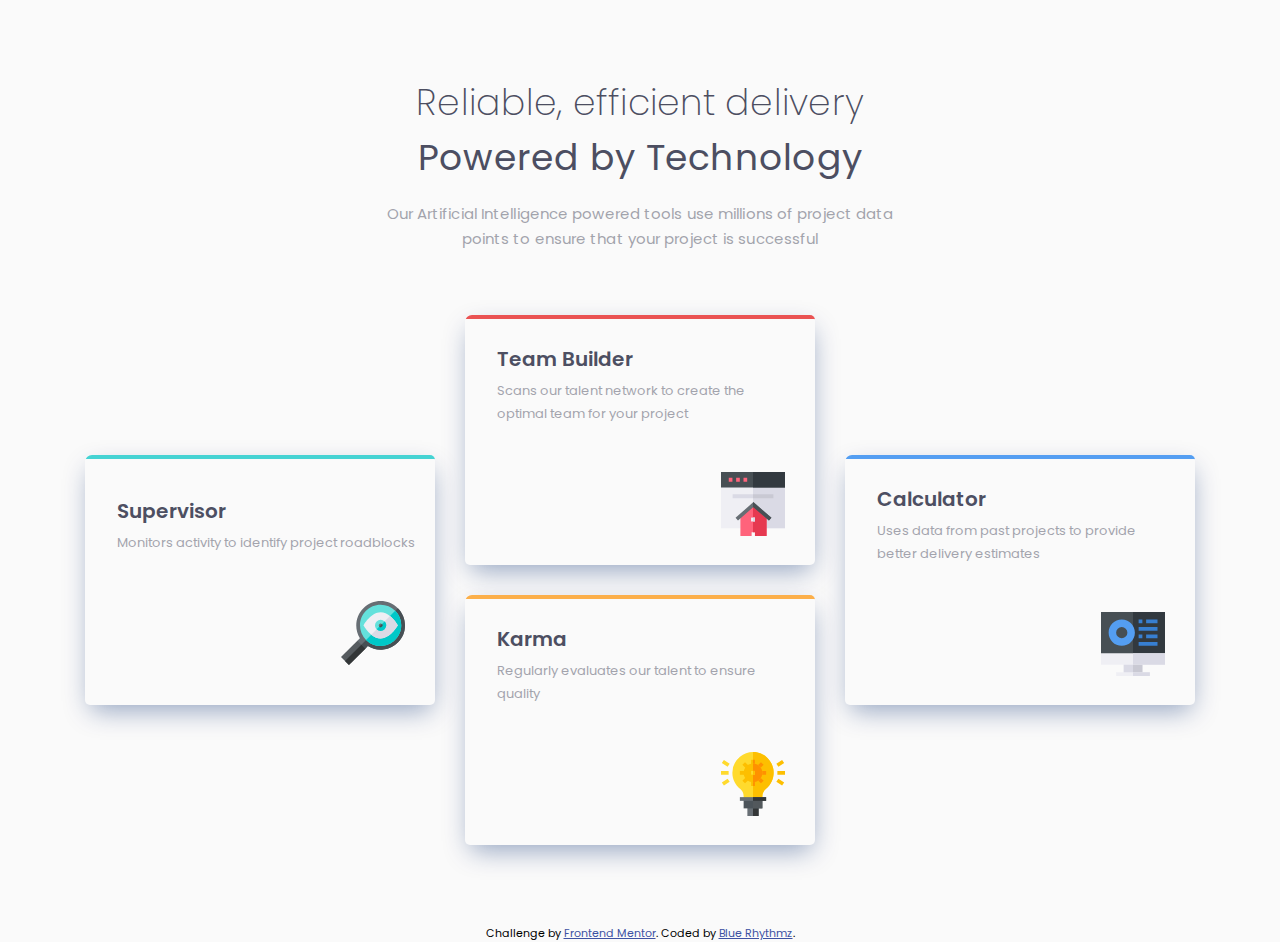
==== commit 16c40fbf: "text" ====
--- a/index.html
+++ b/index.html
@@ -17,7 +17,7 @@
 <body>
   
   <header class="header">
-    <h1 class="header-primary">Reliable, efficient delivery <strong>Powered by Technology</strong></h1>
+    <h1 class="header-primary">Reliable, efficient delivery <b>Powered by Technology</b></h1>
     <p class="header-paragraph">Our Artificial Intelligence powered tools use millions of project data points to ensure that your project is successful</p>
   </header>
 
--- a/style.css
+++ b/style.css
@@ -44,6 +44,7 @@
 .header {
     max-width: 54rem;
     text-align: center;
+    margin-top: 7.5rem;
     color: hsl(234, 12%, 34%);
 }
 
@@ -163,6 +164,7 @@
     justify-content: center;
     align-items: flex-start;
     margin-left: 3.2rem;
+    margin-bottom: .7rem;
     color: #4D4F62;
 }
 
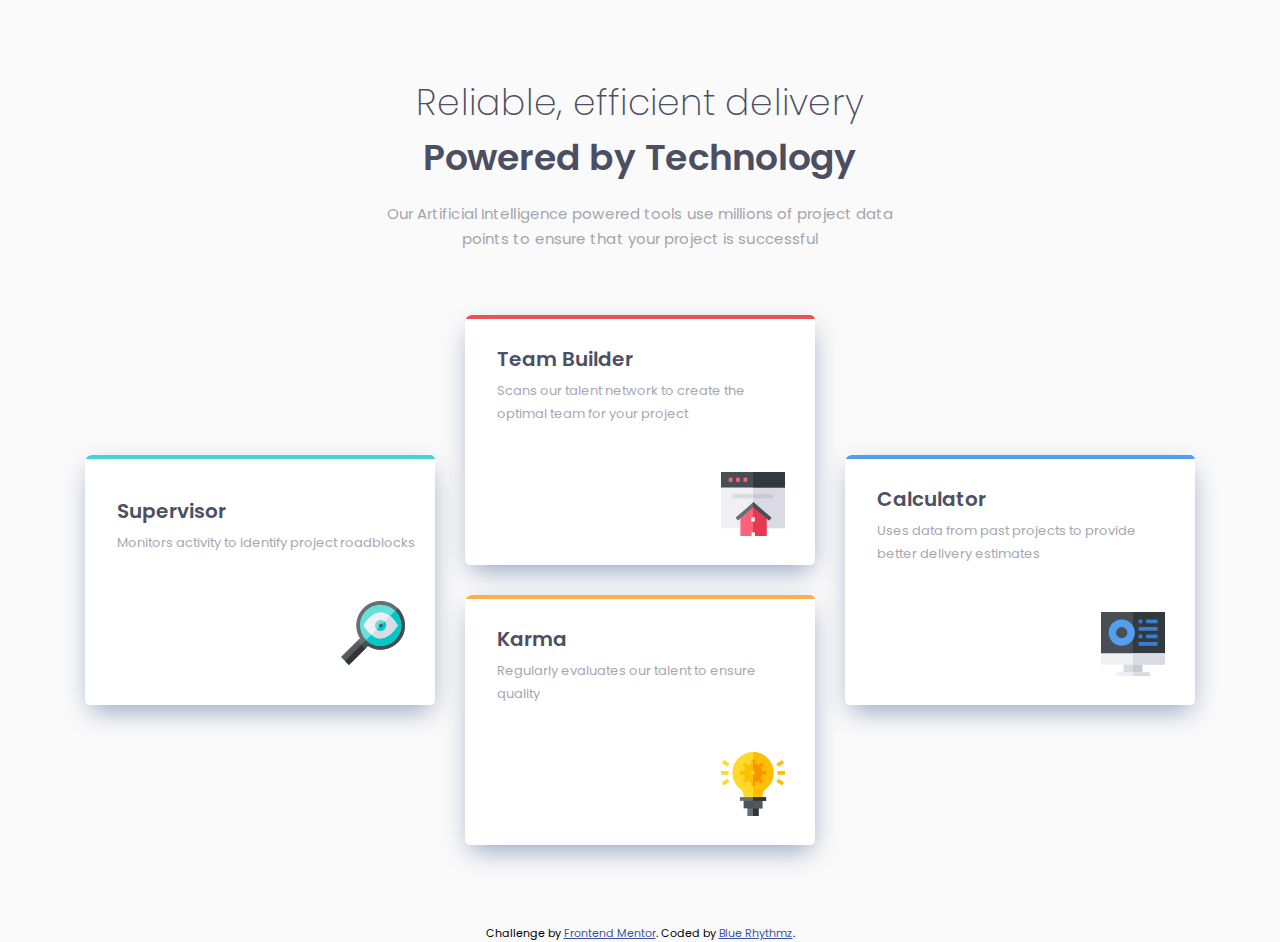
==== commit f2f6fcaa: "heading adjust" ====
--- a/index.html
+++ b/index.html
@@ -17,7 +17,8 @@
 <body>
   
   <header class="header">
-    <h1 class="header-primary">Reliable, efficient delivery <b>Powered by Technology</b></h1>
+    <h1 class="header-primary">Reliable, efficient delivery</h1>
+    <span class="header-primary-span">Powered by Technology</span>
     <p class="header-paragraph">Our Artificial Intelligence powered tools use millions of project data points to ensure that your project is successful</p>
   </header>
 
--- a/style.css
+++ b/style.css
@@ -56,6 +56,12 @@
     letter-spacing: .025rem;
 }
 
+.header-primary-span {
+    font-weight: 600;
+    font-size: 3.6rem;
+    letter-spacing: .025rem;
+}
+
 /* Header Styles - p */
 
 .header-paragraph {
@@ -98,6 +104,7 @@
 .card {
     min-height: 25rem;
     min-width: 35rem;
+    background-color: white;
     border-radius: 5px;
     box-shadow: 1px 10px 25px -5px rgba(0, 40, 110, 0.418);
     justify-content: center;
@@ -126,7 +133,7 @@
     left: 0;
     min-width: 100%;
     height: 2.3rem;
-    background-color: rgb(250, 250, 250);
+    background-color: white;
 }
 
 /* Card Border Colors */
@@ -352,6 +359,12 @@
         font-size: 2.4rem;
         letter-spacing: .017rem;
     }
+
+    .header-primary-span {
+        font-weight: 600;
+        font-size: 2.4rem;
+        letter-spacing: .017rem;
+    }
     
     /* Mobile Header Styles - p */
     
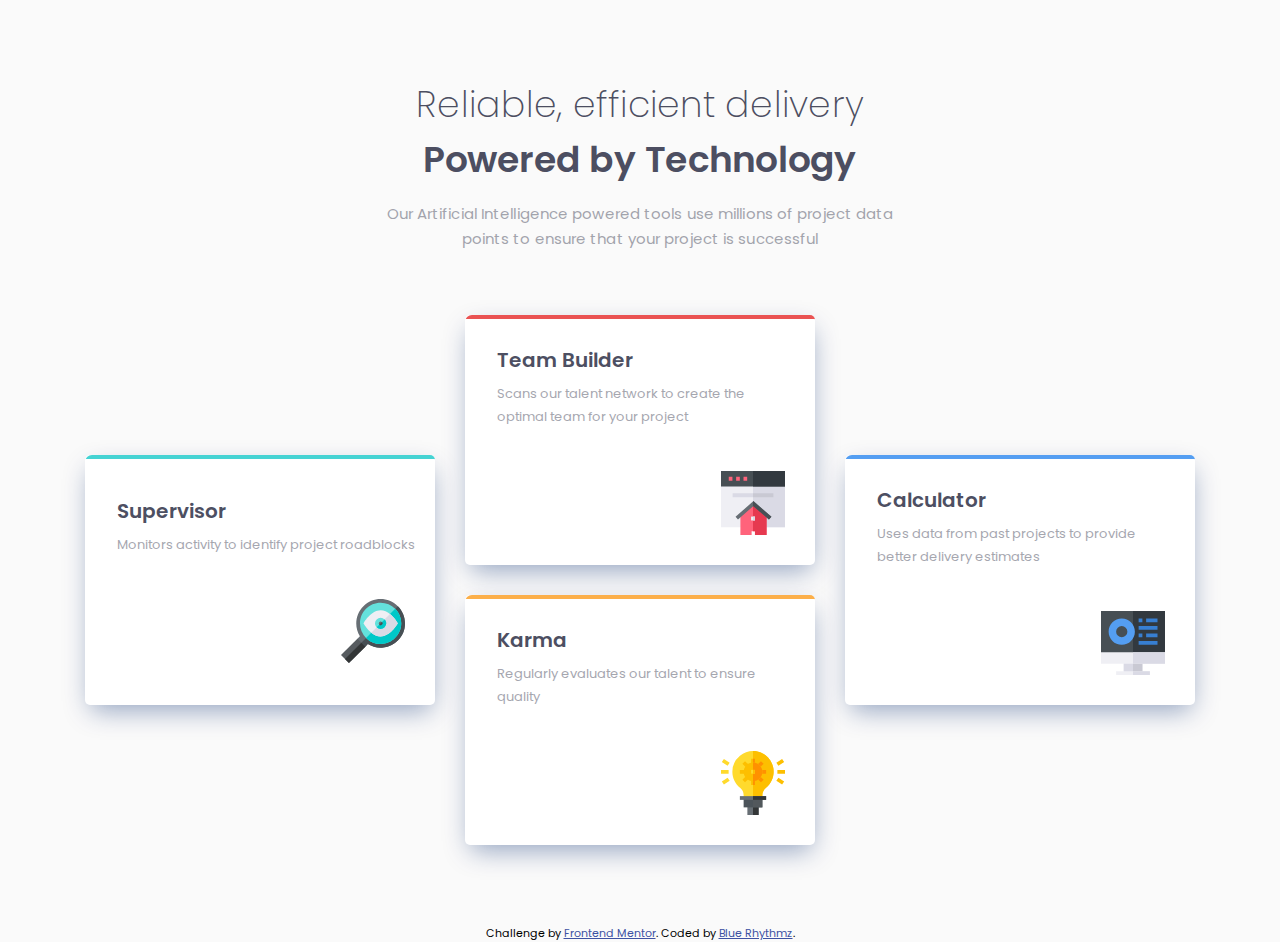
==== commit d11a40ef: "bem css" ====
--- a/index.html
+++ b/index.html
@@ -17,9 +17,9 @@
 <body>
   
   <header class="header">
-    <h1 class="header-primary">Reliable, efficient delivery</h1>
-    <span class="header-primary-span">Powered by Technology</span>
-    <p class="header-paragraph">Our Artificial Intelligence powered tools use millions of project data points to ensure that your project is successful</p>
+    <h1 class="header__primary">Reliable, efficient delivery</h1>
+    <span class="header__primary-span">Powered by Technology</span>
+    <p class="header__paragraph">Our Artificial Intelligence powered tools use millions of project data points to ensure that your project is successful</p>
   </header>
 
   <main class="features-wrapper">
--- a/style.css
+++ b/style.css
@@ -35,7 +35,7 @@
     align-content: center;
     max-width: 111rem;
     margin: 0 auto;
-    margin-top: 6.4rem;
+    margin-top: 6.25rem;
     margin-bottom: 8rem;
 }
 
@@ -44,19 +44,19 @@
 .header {
     max-width: 54rem;
     text-align: center;
-    margin-top: 7.5rem;
+    margin-top: 7.68rem;
     color: hsl(234, 12%, 34%);
 }
 
 /* Header Styles - h1 */
 
-.header-primary {
+.header__primary {
     font-weight: 200;
     font-size: 3.6rem;
     letter-spacing: .025rem;
 }
 
-.header-primary-span {
+.header__primary-span {
     font-weight: 600;
     font-size: 3.6rem;
     letter-spacing: .025rem;
@@ -64,13 +64,13 @@
 
 /* Header Styles - p */
 
-.header-paragraph {
+.header__paragraph {
     font-size: 1.5rem;
     letter-spacing: .01rem;
     opacity: 0.5;
     line-height: 2.5rem;
     margin: 0 1rem;
-    margin-top: 1.6rem;
+    margin-top: 1.4rem;
 }
 
 /* Card Grid Positions */
@@ -106,7 +106,7 @@
     min-width: 35rem;
     background-color: white;
     border-radius: 5px;
-    box-shadow: 1px 10px 25px -5px rgba(0, 40, 110, 0.418);
+    box-shadow: 1px 10px 25px -5px rgba(0, 40, 110, 0.212);
     justify-content: center;
     align-items: center;
     flex-direction: column;
@@ -171,7 +171,7 @@
     justify-content: center;
     align-items: flex-start;
     margin-left: 3.2rem;
-    margin-bottom: .7rem;
+    margin-bottom: .3rem;
     color: #4D4F62;
 }
 
@@ -186,7 +186,7 @@
     line-height: 2.3rem;
     opacity: 0.5;
     margin-right: 2rem;
-    margin-top: .5rem;
+    margin-top: .7rem;
 }
 
 /* Smaller Screens Styles */
@@ -354,13 +354,13 @@
     
     /* Mobile Header Styles - h1 */
     
-    .header-primary {
+    .header__primary {
         font-weight: 200;
         font-size: 2.4rem;
         letter-spacing: .017rem;
     }
 
-    .header-primary-span {
+    .header__primary-span {
         font-weight: 600;
         font-size: 2.4rem;
         letter-spacing: .017rem;
@@ -368,7 +368,7 @@
     
     /* Mobile Header Styles - p */
     
-    .header-paragraph {
+    .header__paragraph {
         font-size: 1.5rem;
         letter-spacing: .01rem;
         opacity: 0.5;
